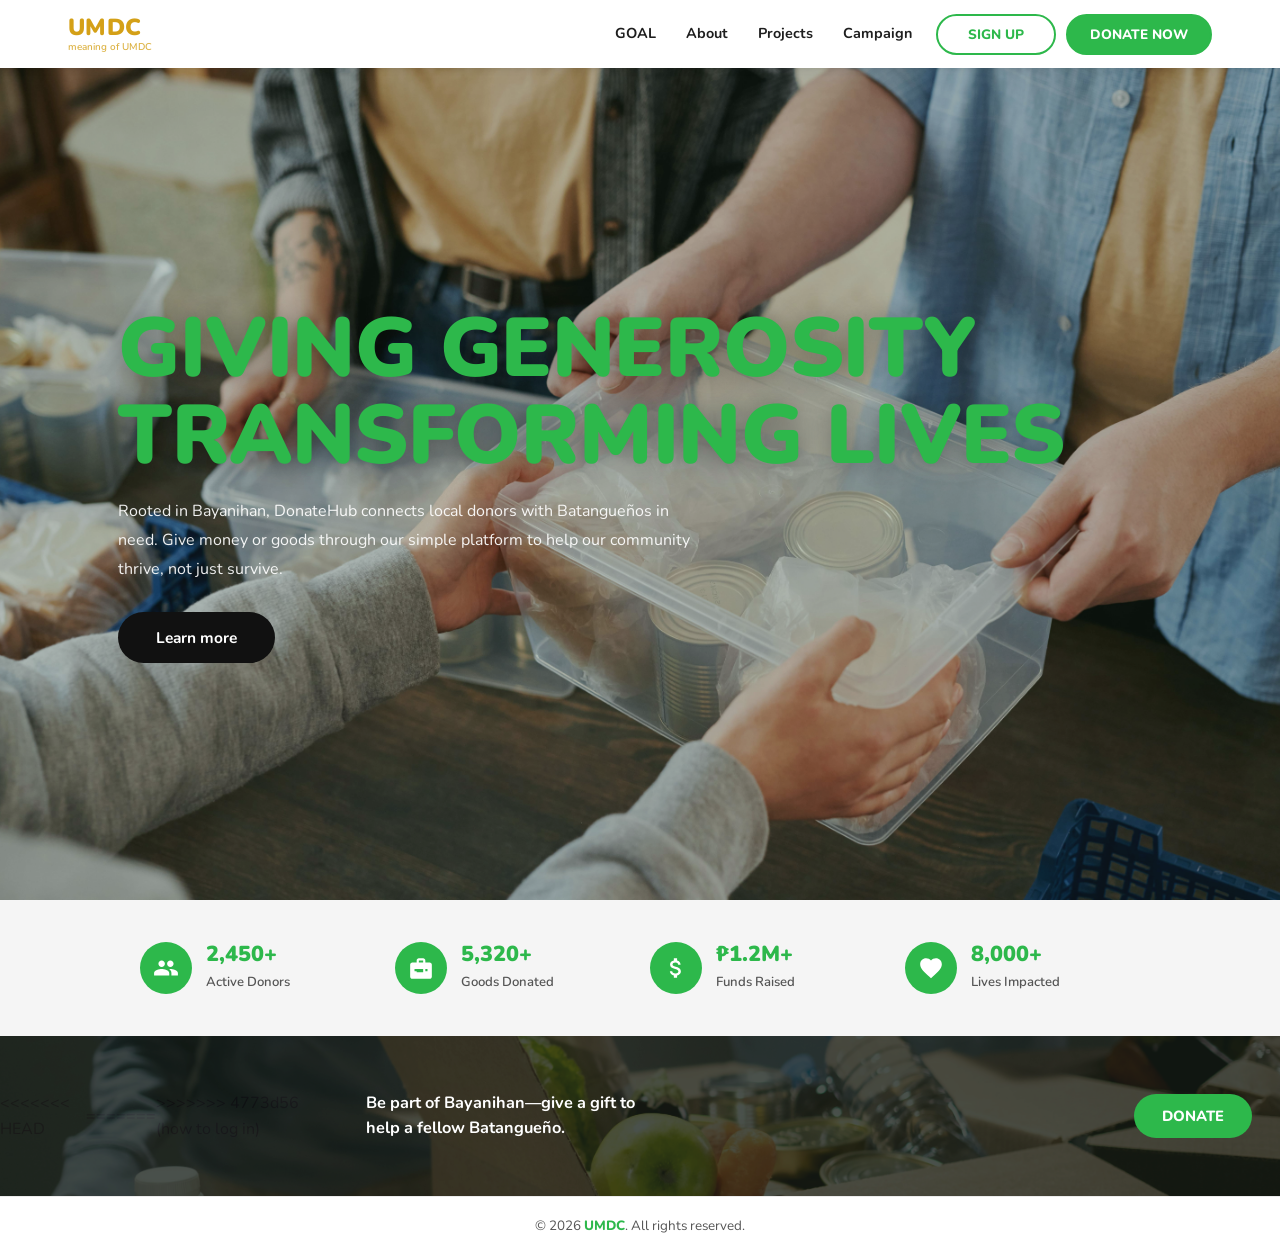
==== index.html @ a088e7d2 "how to log in" ====
<!DOCTYPE html>
<html lang="en">
<head>
  <meta charset="UTF-8"/>
  <meta name="viewport" content="width=device-width, initial-scale=1.0"/>
  <title>DonateHub – Giving Generosity, Transforming Lives</title>
  <link rel="stylesheet" href="style.css"/>
  <link rel="preconnect" href="https://fonts.googleapis.com"/>
  <link href="https://fonts.googleapis.com/css2?family=Nunito:wght@400;600;700;800;900&display=swap" rel="stylesheet"/>
</head>
<body>

<!-- ═══════════ NAVBAR ═══════════ -->
<header class="navbar" id="navbar">
  <div class="nav-inner">
    <a href="index.html" class="nav-logo">
      <span class="logo-top">UMDC</span>
      <span class="logo-sub">meaning of UMDC</span>
    </a>
    <nav class="nav-links" id="navLinks">
      <a href="goal.html">GOAL</a>
      <a href="about.html">About</a>
      <a href="projects.html">Projects</a>
      <a href="campaign.html">Campaign</a>
    </nav>
    <div class="nav-actions">
      <span class="nav-username" id="navUsername"></span>
      <!-- Classes only — no inline onclick -->
      <button class="btn-nav-action btn-nav-outline signup-btn" id="navSignin">SIGN UP</button>
      <button class="btn-nav-action btn-nav-solid donate-btn"   id="navDonate">DONATE NOW</button>
    </div>
    <button class="hamburger" id="hamburger" aria-label="Toggle menu">
      <span></span><span></span><span></span>
    </button>
  </div>
</header>

<!-- ═══════════ HERO ═══════════ -->
<section class="hero">
  <div class="hero-bg">
<<<<<<< HEAD
    <img src="images/hero-bg.jpg" alt="Community volunteers" onerror="this.style.display='none'"/>
=======
    <img src="images/main.jpeg" alt="Community volunteers" onerror="this.style.display='none'"/>
>>>>>>> 4773d56 (how to log in)
  </div>
  <div class="hero-body">
    <h1 class="hero-title">GIVING GENEROSITY<br>TRANSFORMING LIVES</h1>
    <p class="hero-desc">
      Rooted in Bayanihan, DonateHub connects local donors with Batangueños in need. Give
      money or goods through our simple platform to help our community thrive, not just survive.
    </p>
    <a href="goal.html" class="btn-learn">Learn more</a>
  </div>
</section>

<!-- ═══════════ STATS ═══════════ -->
<section class="stats-bar">
  <div class="stats-grid">

    <div class="stat-cell">
      <div class="stat-icon">
        <svg width="26" height="26" viewBox="0 0 24 24" fill="white">
          <path d="M16 11c1.66 0 2.99-1.34 2.99-3S17.66 5 16 5c-1.66 0-3 1.34-3 3s1.34 3 3 3zm-8 0c1.66 0 2.99-1.34 2.99-3S9.66 5 8 5 5 6.34 5 8s1.34 3 3 3zm0 2c-2.33 0-7 1.17-7 3.5V19h14v-2.5C15 14.17 10.33 13 8 13zm8 0c-.29 0-.62.02-.97.05 1.16.84 1.97 1.97 1.97 3.45V19h6v-2.5c0-2.33-4.67-3.5-7-3.5z"/>
        </svg>
      </div>
      <div class="stat-info"><strong>2,450+</strong><span>Active Donors</span></div>
    </div>

    <div class="stat-cell">
      <div class="stat-icon">
        <svg width="26" height="26" viewBox="0 0 24 24" fill="white">
          <path d="M20 7h-4V5c0-1.1-.9-2-2-2h-4c-1.1 0-2 .9-2 2v2H4c-1.1 0-2 .9-2 2v11c0 1.1.9 2 2 2h16c1.1 0 2-.9 2-2V9c0-1.1-.9-2-2-2zM10 5h4v2h-4V5zm4 11H8v-1H6v-2h8v3zm2-3h2v2h-2v-2z"/>
        </svg>
      </div>
      <div class="stat-info"><strong>5,320+</strong><span>Goods Donated</span></div>
    </div>

    <div class="stat-cell">
      <div class="stat-icon">
        <svg width="26" height="26" viewBox="0 0 24 24" fill="white">
          <path d="M11.8 10.9c-2.27-.59-3-1.2-3-2.15 0-1.09 1.01-1.85 2.7-1.85 1.78 0 2.44.85 2.5 2.1h2.21c-.07-1.72-1.12-3.3-3.21-3.81V3h-3v2.16c-1.94.42-3.5 1.68-3.5 3.61 0 2.31 1.91 3.46 4.7 4.13 2.5.6 3 1.48 3 2.41 0 .69-.49 1.79-2.7 1.79-2.06 0-2.87-.92-2.98-2.1h-2.2c.12 2.19 1.76 3.42 3.68 3.83V21h3v-2.15c1.95-.37 3.5-1.5 3.5-3.55 0-2.84-2.43-3.81-4.7-4.4z"/>
        </svg>
      </div>
      <div class="stat-info"><strong>₱1.2M+</strong><span>Funds Raised</span></div>
    </div>

    <div class="stat-cell">
      <div class="stat-icon">
        <svg width="26" height="26" viewBox="0 0 24 24" fill="white">
          <path d="M12 21.35l-1.45-1.32C5.4 15.36 2 12.28 2 8.5 2 5.42 4.42 3 7.5 3c1.74 0 3.41.81 4.5 2.09C13.09 3.81 14.76 3 16.5 3 19.58 3 22 5.42 22 8.5c0 3.78-3.4 6.86-8.55 11.54L12 21.35z"/>
        </svg>
      </div>
      <div class="stat-info"><strong>8,000+</strong><span>Lives Impacted</span></div>
    </div>

  </div>
</section>

<!-- ═══════════════════════════════════════════════
     SIGN UP MODAL
     Opened by: .signup-btn  (handled in script.js)
════════════════════════════════════════════════ -->
<div class="modal-bg" id="signupModal">
  <div class="modal-box modal-form-box">
    <button class="modal-close-x" aria-label="Close">&times;</button>
    <div class="modal-icon">👋</div>
    <h3>Create Your Account</h3>
    <p class="modal-sub">Sign up to donate and support your community.</p>

    <div class="modal-alert modal-alert-error" id="signupError" style="display:none;"></div>

    <form id="signupForm">
      <div class="modal-field">
        <label for="su_name">Full Name</label>
        <input type="text" id="su_name" placeholder="Your full name" required/>
      </div>
      <div class="modal-field">
        <label for="su_email">Email Address</label>
        <input type="email" id="su_email" placeholder="you@email.com" required/>
      </div>
      <div class="modal-field">
        <label for="su_password">Password</label>
        <div class="modal-pw-wrap">
          <input type="password" id="su_password" placeholder="At least 6 characters" required/>
          <!-- .modal-pw-toggle handled in script.js delegation -->
          <button type="button" class="modal-pw-toggle">Show</button>
        </div>
      </div>
      <button type="submit" class="btn-modal-submit">Create Account</button>
    </form>

    <p class="modal-switch">
      Already signed up?
      <!-- .modal-link-btn handled in script.js delegation -->
      <button type="button" class="modal-link-btn">Go to Donate →</button>
    </p>
  </div>
</div>

<!-- ═══════════════════════════════════════════════
     DONATE MODAL
     Opened by: .donate-btn  (handled in script.js)
════════════════════════════════════════════════ -->
<div class="modal-bg" id="donateModal">
  <div class="modal-box modal-form-box">
    <button class="modal-close-x" aria-label="Close">&times;</button>
    <div class="modal-icon">💚</div>
    <h3>Make a Donation</h3>
    <p class="modal-sub" id="donateGreeting">Your generosity makes a real difference.</p>

    <div class="modal-alert modal-alert-success" id="donateSuccess" style="display:none;"></div>
    <div class="modal-alert modal-alert-error"   id="donateError"   style="display:none;"></div>

    <form id="donateForm">
      <div class="modal-field">
        <label for="d_amount">Amount (₱)</label>
        <div class="quick-wrap">
          <!-- data-val used by script.js; no onclick needed -->
          <button type="button" class="quick-btn" data-val="100">₱100</button>
          <button type="button" class="quick-btn" data-val="250">₱250</button>
          <button type="button" class="quick-btn" data-val="500">₱500</button>
          <button type="button" class="quick-btn" data-val="1000">₱1,000</button>
        </div>
        <input type="number" id="d_amount" min="1" placeholder="Or enter a custom amount"/>
      </div>

      <div class="modal-field">
        <label>Donation Type</label>
        <div class="type-wrap">
          <!-- data-type used by script.js; no onclick needed -->
          <button type="button" class="type-btn active" data-type="money">💵 Money</button>
          <button type="button" class="type-btn"        data-type="goods">📦 Goods</button>
        </div>
        <input type="hidden" id="d_type" value="money"/>
      </div>

      <div class="modal-field" id="goodsField" style="display:none;">
        <label for="d_goods">Describe the Goods</label>
        <input type="text" id="d_goods" placeholder="e.g. 10 kg rice, school supplies, canned goods"/>
      </div>

      <div class="modal-field">
        <label for="d_message">
          Message <span style="font-weight:400; color:#999; font-size:0.8rem;">(optional)</span>
        </label>
        <textarea id="d_message" rows="2" placeholder="Leave a message of support..."></textarea>
      </div>

      <button type="submit" class="btn-modal-submit">Submit Donation</button>
    </form>
  </div>
</div>

<!-- ═══════════ CTA BANNER ═══════════ -->
<section class="cta-banner">
<<<<<<< HEAD
  <div class="cta-bg"><img src="images/cta-bg.jpg" alt="" onerror="this.style.display='none'"/></div>
=======
  <div class="cta-bg"><img src="images/sample1.jpg" alt="" onerror="this.style.display='none'"/></div>
>>>>>>> 4773d56 (how to log in)
  <div class="cta-overlay"></div>
  <div class="cta-body">
    <p>Be part of Bayanihan—give a gift to<br>help a fellow Batangueño.</p>
    <!-- .donate-btn handled in script.js -->
    <button class="btn-cta donate-btn">DONATE</button>
  </div>
</section>

<!-- ═══════════ FOOTER ═══════════ -->
<footer class="site-footer">
  <p>© 2026 <a href="index.html" class="footer-umdc">UMDC</a>. All rights reserved.</p>
</footer>

<script src="script.js"></script>
</body>
</html>
---- style.css ----
/* ============================================================
   DonateHub / UMDC — style.css
   Font: Nunito (Google Fonts)
   Theme: Green #2db84b, Gold/Yellow logo #d4a017
   ============================================================ */

/* ── Variables ───────────────────────────────────────────── */
:root {
  --green:         #2db84b;
  --green-dark:    #1e9c3a;
  --green-light:   #eaf7ed;
  --green-mid:     #c3e8cc;
  --yellow-bg:     #fefce8;
  --yellow-border: #f0c429;
  --gold:          #d4a017;
  --black:         #111111;
  --dark:          #1e1e1e;
  --gray:          #555555;
  --gray-light:    #f5f5f5;
  --white:         #ffffff;
  --nav-h:         68px;
  --radius:        10px;
  --radius-pill:   50px;
  --shadow:        0 3px 16px rgba(0,0,0,0.10);
  --shadow-hover:  0 8px 28px rgba(0,0,0,0.16);
  --ease:          0.22s ease;
}

/* ── Reset ───────────────────────────────────────────────── */
*, *::before, *::after { box-sizing: border-box; margin: 0; padding: 0; }
html  { scroll-behavior: smooth; }
body  { font-family: 'Nunito', sans-serif; color: var(--dark); background: var(--white); line-height: 1.65; font-size: 16px; }
img   { display: block; max-width: 100%; }
a     { text-decoration: none; color: inherit; }
ul    { list-style: none; }
button { font-family: inherit; cursor: pointer; border: none; background: none; }

/* ── Layout helpers ──────────────────────────────────────── */
.container { max-width: 1100px; margin: 0 auto; padding: 0 28px; }

/* ============================================================
   NAVBAR
   ============================================================ */
.navbar {
  position: fixed;
  top: 0; left: 0; right: 0;
  z-index: 900;
  height: var(--nav-h);
  background: var(--white);
  box-shadow: 0 1px 8px rgba(0,0,0,0.09);
  transition: box-shadow var(--ease);
}
.nav-inner {
  max-width: 1200px;
  margin: 0 auto;
  padding: 0 28px;
  height: 100%;
  display: flex;
  align-items: center;
  gap: 24px;
}

/* Logo */
.nav-logo { display: flex; flex-direction: column; line-height: 1.15; margin-right: auto; }
.logo-top  { font-size: 1.45rem; font-weight: 900; color: var(--gold); letter-spacing: 0.3px; }
.logo-sub  { font-size: 0.62rem; color: var(--gold); opacity: 0.8; font-weight: 600; }

/* Nav links */
.nav-links { display: flex; align-items: center; gap: 30px; }
.nav-links a {
  font-size: 0.9rem;
  font-weight: 700;
  color: var(--dark);
  position: relative;
  transition: color var(--ease);
}
.nav-links a::after {
  content: '';
  position: absolute;
  bottom: -4px; left: 0; right: 0;
  height: 2px;
  background: var(--green);
  border-radius: 2px;
  transform: scaleX(0);
  transition: transform var(--ease);
}
.nav-links a:hover,
.nav-links a.active { color: var(--green); }
.nav-links a:hover::after,
.nav-links a.active::after { transform: scaleX(1); }

/* Nav action area */
.nav-actions { display: flex; align-items: center; gap: 10px; }
.nav-username {
  font-size: 0.82rem;
  font-weight: 700;
  color: var(--gray);
  display: none;
}

/* ── SHARED NAV BUTTON SIZE ─────────────────────────────────
   Both SIGN UP and DONATE NOW use .btn-nav-action so they are
   exactly the same width, height, font, and padding.
   Only color/border differs via .btn-nav-outline / .btn-nav-solid
   ──────────────────────────────────────────────────────────── */
.btn-nav-action {
  display: inline-block;
  padding: 9px 22px;
  border-radius: var(--radius-pill);
  font-weight: 800;
  font-size: 0.85rem;
  min-width: 120px;
  text-align: center;
  transition: background var(--ease), color var(--ease), transform var(--ease), box-shadow var(--ease);
}
/* Outlined variant — SIGN UP */
.btn-nav-outline {
  border: 2px solid var(--green);
  color: var(--green);
  background: transparent;
}
.btn-nav-outline:hover {
  background: var(--green);
  color: var(--white);
  transform: translateY(-1px);
}
.btn-nav-outline:active {
  transform: translateY(0px);
  box-shadow: 0 0 0 3px rgba(45,184,75,0.25);
}
/* Solid variant — DONATE NOW */
.btn-nav-solid {
  border: 2px solid var(--green);
  background: var(--green);
  color: var(--white);
}
.btn-nav-solid:hover {
  background: var(--green-dark);
  border-color: var(--green-dark);
  transform: translateY(-1px);
  box-shadow: 0 4px 14px rgba(30,156,58,0.35);
}
.btn-nav-solid:active {
  transform: translateY(0px);
  box-shadow: 0 0 0 3px rgba(45,184,75,0.25);
}

/* Keep the old .btn-outline and .btn-green for other pages */
.btn-outline {
  display: inline-block;
  padding: 8px 22px;
  border: 2px solid var(--green);
  border-radius: var(--radius-pill);
  color: var(--green);
  font-weight: 700;
  font-size: 0.85rem;
  background: transparent;
  transition: background var(--ease), color var(--ease);
}
.btn-outline:hover { background: var(--green); color: var(--white); }

.btn-green {
  display: inline-block;
  padding: 9px 22px;
  background: var(--green);
  color: var(--white);
  border-radius: var(--radius-pill);
  font-weight: 800;
  font-size: 0.85rem;
  transition: background var(--ease), transform var(--ease);
}
.btn-green:hover { background: var(--green-dark); transform: translateY(-1px); }

/* Hamburger */
.hamburger {
  display: none;
  flex-direction: column;
  gap: 5px;
  padding: 4px;
  margin-left: auto;
}
.hamburger span {
  display: block;
  width: 23px; height: 2.5px;
  background: var(--dark);
  border-radius: 3px;
  transition: all 0.28s;
}
.hamburger.open span:nth-child(1) { transform: translateY(7.5px) rotate(45deg); }
.hamburger.open span:nth-child(2) { opacity: 0; }
.hamburger.open span:nth-child(3) { transform: translateY(-7.5px) rotate(-45deg); }

/* ============================================================
   HERO — Homepage
   (signin-strip removed, hero stays visually clean)
   ============================================================ */
.hero {
  position: relative;
  min-height: 100vh;
  display: flex;
  flex-direction: column;
  justify-content: center;       /* center vertically now strip is gone */
  padding-top: var(--nav-h);
  overflow: hidden;
}
.hero-bg {
  position: absolute;
  inset: 0;
  background: #263d2c;
}
.hero-bg img {
  width: 100%; height: 100%;
  object-fit: cover;
  opacity: 0.72;
}
.hero-body {
  position: relative;
  z-index: 2;
  max-width: 1100px;
  margin: 0 auto;
  width: 100%;
  padding: 0 28px;
}
.hero-title {
  font-size: clamp(2.4rem, 6.5vw, 5.2rem);
  font-weight: 900;
  color: var(--green);
  line-height: 1.05;
  letter-spacing: -0.5px;
  text-shadow: 0 2px 24px rgba(0,0,0,0.35);
  margin-bottom: 18px;
}
.hero-desc {
  font-size: 1rem;
  color: rgba(255,255,255,0.92);
  max-width: 580px;
  line-height: 1.8;
  margin-bottom: 28px;
}
.btn-learn {
  display: inline-block;
  padding: 13px 38px;
  background: var(--black);
  color: var(--white);
  border-radius: var(--radius-pill);
  font-weight: 700;
  font-size: 0.97rem;
  transition: background var(--ease), transform var(--ease);
}
.btn-learn:hover { background: #333; transform: translateY(-2px); }

/* ============================================================
   STATS BAR
   ============================================================ */
.stats-bar { background: var(--gray-light); padding: 42px 28px; }
.stats-grid {
  max-width: 1000px;
  margin: 0 auto;
  display: grid;
  grid-template-columns: repeat(4, 1fr);
  gap: 20px;
}
.stat-cell { display: flex; align-items: center; gap: 14px; }
.stat-icon {
  flex-shrink: 0;
  width: 52px; height: 52px;
  background: var(--green);
  border-radius: 50%;
  display: flex; align-items: center; justify-content: center;
}
.stat-info strong {
  display: block;
  font-size: 1.35rem;
  font-weight: 900;
  color: var(--green);
  line-height: 1.2;
}
.stat-info span { font-size: 0.82rem; color: var(--gray); font-weight: 600; }

/* ============================================================
   PAGE HERO — inner pages
   ============================================================ */
.page-hero {
  position: relative;
  min-height: 260px;
  display: flex;
  align-items: center;
  justify-content: center;
  margin-top: var(--nav-h);
  overflow: hidden;
  text-align: center;
}
.ph-bg {
  position: absolute;
  inset: 0;
  background: #2a3d2e;
}
.ph-bg img {
  width: 100%; height: 100%;
  object-fit: cover;
  opacity: 0.62;
}
.ph-overlay {
  position: absolute;
  inset: 0;
  background: rgba(0,0,0,0.28);
}
.ph-overlay.dark { background: rgba(0,0,0,0.46); }
.ph-body {
  position: relative;
  z-index: 2;
  padding: 56px 28px;
  max-width: 800px;
  margin: 0 auto;
}
.ph-body h1 {
  font-size: clamp(1.7rem, 4.5vw, 3rem);
  font-weight: 900;
  color: var(--white);
  margin-bottom: 14px;
  letter-spacing: -0.3px;
}
.ph-body h1.green-txt { color: var(--green); }
.ph-body p {
  font-size: 0.95rem;
  color: rgba(255,255,255,0.9);
  line-height: 1.8;
  max-width: 680px;
  margin: 0 auto;
}
.hl { color: var(--green); font-weight: 800; }

/* ============================================================
   SHARED SECTION STYLES
   ============================================================ */
.sec { padding: 68px 0; }
.sec-title {
  font-size: clamp(1.5rem, 2.8vw, 1.85rem);
  font-weight: 900;
  color: var(--green);
  margin-bottom: 10px;
}
.sec-sub {
  font-size: 0.94rem;
  color: var(--gray);
  margin-bottom: 28px;
  line-height: 1.75;
}

/* ============================================================
   GOAL PAGE
   ============================================================ */
.why-grid {
  display: grid;
  grid-template-columns: 1fr 1fr;
  gap: 52px;
  align-items: start;
  margin-top: 8px;
}
.why-text p { font-size: 0.94rem; color: var(--gray); line-height: 1.85; margin-bottom: 14px; }
.why-photos { display: grid; grid-template-columns: 1fr 1fr; gap: 12px; }
.why-photo {
  border-radius: var(--radius);
  overflow: hidden;
  background: #d0d0d0;
  min-height: 165px;
}
.why-photo img { width: 100%; height: 100%; object-fit: cover; }

.cards-bg { background: #f8fdf9; }
.cards-grid { display: grid; grid-template-columns: 1fr 1fr; gap: 22px; }
.info-card { border-radius: var(--radius); padding: 28px 30px; }
.info-card h3 { font-size: 1rem; font-weight: 800; margin-bottom: 14px; }
.info-card p  { font-size: 0.88rem; line-height: 1.7; margin-bottom: 10px; }
.info-card ul li {
  font-size: 0.88rem;
  padding-left: 14px;
  position: relative;
  margin-bottom: 9px;
  line-height: 1.6;
}
.info-card ul li::before {
  content: '·';
  position: absolute;
  left: 0;
  font-size: 1.3rem;
  line-height: 1.1;
}
.card-green {
  background: var(--green-light);
  border: 1.5px solid var(--green-mid);
  color: #1a4d28;
}
.card-green h3 { color: #1a4d28; }
.card-green ul li::before { color: var(--green); }
.card-yellow {
  background: var(--yellow-bg);
  border: 1.5px solid var(--yellow-border);
  color: #4a3b00;
}
.card-yellow h3 { color: #4a3b00; }
.card-yellow ul li::before { color: var(--gold); }

/* ============================================================
   ABOUT PAGE
   ============================================================ */
.about-intro {
  max-width: 720px;
  margin: 0 auto;
  text-align: center;
  font-size: 0.97rem;
  color: var(--gray);
  line-height: 1.9;
}
.motiv-bg { background: var(--green-light); }
.motiv-grid {
  display: grid;
  grid-template-columns: 210px 1fr;
  gap: 48px;
  align-items: start;
}
.motiv-photos { display: flex; flex-direction: column; gap: 14px; }
.motiv-photo {
  border-radius: var(--radius);
  overflow: hidden;
  background: #ccc;
  min-height: 180px;
}
.motiv-photo img { width: 100%; height: 100%; object-fit: cover; }
.motiv-text h2 {
  font-size: 1.5rem;
  font-weight: 800;
  color: var(--green-dark);
  margin-top: 22px;
  margin-bottom: 9px;
}
.motiv-text h3:first-child { margin-top: 0; }
.motiv-text p { font-size: 0.88rem; color: var(--gray); line-height: 1.85; }

.quote-card {
  max-width: 740px;
  margin: 0 auto;
  border-left: 5px solid var(--green);
  padding: 24px 32px;
  background: var(--gray-light);
  border-radius: 0 var(--radius) var(--radius) 0;
}
.quote-card p    { font-style: italic; font-size: 0.97rem; color: var(--dark); line-height: 1.9; margin-bottom: 10px; }
.quote-card cite { font-size: 0.85rem; font-weight: 700; color: var(--green); font-style: normal; }

<<<<<<< HEAD
.team-row {
  display: flex;
  justify-content: center;
  gap: 36px;
  flex-wrap: wrap;
  margin-top: 20px;
}
.team-card { text-align: center; }
.team-avatar {
  width: 86px; height: 86px;
  border-radius: 50%;
  background: #d9d9d9;
  margin: 0 auto 10px;
  overflow: hidden;
  position: relative;
  border: 3px solid var(--green-light);
  display: flex; align-items: center; justify-content: center;
}
.team-avatar img {
  position: absolute;
  inset: 0;
  width: 100%; height: 100%;
  object-fit: cover;
}
.avatar-txt {
  font-size: 1.1rem;
  font-weight: 800;
  color: #888;
  position: relative;
  z-index: 1;
}
.team-name {
  font-size: 0.82rem;
  font-weight: 700;
  color: var(--dark);
  max-width: 110px;
  line-height: 1.35;
  margin: 0 auto;
}

=======
/* ── Team Section ────────────────────────────── */

.team-row {
  display: flex;
  justify-content: center;
  flex-wrap: wrap;
  gap: 18px;
  margin-top: 32px;
}

.team-card {
  background: #fff;
  border-radius: 14px;
  border: 1px solid #dff0e4;
  padding: 28px 18px 20px;
  width: 148px;
  text-align: center;
  box-shadow: 0 2px 8px rgba(0,0,0,.06);
  transition: transform .2s ease, box-shadow .2s ease;
}

.team-card:hover {
  transform: translateY(-5px);
  box-shadow: 0 10px 24px rgba(45,184,75,.14);
}

.team-avatar {
  width: 80px;
  height: 80px;
  border-radius: 50%;
  background: var(--green-lt);
  border: 2.5px solid var(--green-mid);
  margin: 0 auto 14px;
  overflow: hidden;
  position: relative;
  display: flex;
  align-items: center;
  justify-content: center;
  transition: border-color .2s ease;
}

.team-card:hover .team-avatar {
  border-color: var(--green);
}

.team-avatar img {
  position: absolute;
  inset: 0;
  width: 100%;
  height: 100%;
  object-fit: cover;
}

.avatar-txt {
  font-size: 1.1rem;
  font-weight: 900;
  color: var(--green-dark);
}

.team-name {
  font-size: .82rem;
  font-weight: 800;
  color: var(--dark);
  line-height: 1.4;
  margin: 0 0 8px;
}

.team-role {
  display: inline-block;
  font-size: .68rem;
  font-weight: 700;
  color: var(--green-dark);
  background: var(--green-lt);
  border: 1px solid var(--green-mid);
  border-radius: 20px;
  padding: 2px 10px;
}

/* responsive — wraps automatically on smaller screens */
@media (max-width: 520px) {
  .team-card { width: 130px; padding: 22px 12px 18px; }
  .team-avatar { width: 70px; height: 70px; }
}
>>>>>>> 4773d56 (how to log in)
/* ============================================================
   PROJECTS PAGE
   ============================================================ */
.report-row {
  display: grid;
  grid-template-columns: 190px 1fr;
  gap: 30px;
  align-items: start;
  padding: 30px 0;
  border-bottom: 1px solid #ebebeb;
}
.report-row:last-child { border-bottom: none; }
.report-thumb {
  border-radius: var(--radius);
  overflow: hidden;
  background: #d0d0d0;
  min-height: 130px;
}
.report-thumb img { width: 100%; height: 100%; object-fit: cover; }
.report-text h3   { font-size: 0.97rem; font-weight: 800; color: var(--dark); margin-bottom: 8px; }
.report-text p    { font-size: 0.86rem; color: var(--gray); line-height: 1.75; margin-bottom: 7px; }
.report-text ul   { margin: 6px 0 8px; }
.report-text ul li {
  font-size: 0.85rem;
  color: var(--dark);
  padding-left: 16px;
  position: relative;
  margin-bottom: 5px;
  line-height: 1.6;
}
.report-text ul li::before {
  content: '·';
  position: absolute;
  left: 0;
  color: var(--green);
  font-size: 1.3rem;
  line-height: 1.1;
}

.featured-bg { background: var(--gray-light); }
.proj-grid {
  display: grid;
  grid-template-columns: repeat(3, 1fr);
  gap: 20px;
  margin-top: 22px;
}
.proj-card {
  background: var(--white);
  border-radius: var(--radius);
  overflow: hidden;
  border: 1.5px solid #e2e2e2;
  transition: transform var(--ease), box-shadow var(--ease);
}
.proj-card:hover { transform: translateY(-4px); box-shadow: var(--shadow-hover); }
.proj-img { height: 155px; background: #d5d5d5; overflow: hidden; }
.proj-img img { width: 100%; height: 100%; object-fit: cover; }
.proj-body { padding: 16px 18px; }
.proj-body h4 {
  font-size: 0.93rem;
  font-weight: 800;
  color: var(--green);
  margin-bottom: 6px;
  line-height: 1.3;
}
.proj-body p { font-size: 0.82rem; color: var(--gray); line-height: 1.6; margin-bottom: 12px; }
.btn-proj {
  display: inline-block;
  padding: 6px 18px;
  background: var(--green);
  color: var(--white);
  border-radius: var(--radius-pill);
  font-size: 0.79rem;
  font-weight: 700;
  transition: background var(--ease);
}
.btn-proj:hover { background: var(--green-dark); }

/* ============================================================
   CAMPAIGN PAGE
   ============================================================ */
.page-wrap { margin-top: var(--nav-h); }
.campaign-title {
  text-align: center;
  font-size: clamp(1.4rem, 3vw, 2rem);
  font-weight: 900;
  color: var(--green);
  margin-bottom: 30px;
}
.form-card {
  max-width: 640px;
  margin: 0 auto;
  background: var(--green-light);
  border: 1.5px solid var(--green-mid);
  border-radius: 14px;
  padding: 36px 40px;
}
.form-card-title {
  text-align: center;
  font-size: 1.05rem;
  font-weight: 800;
  color: var(--green-dark);
  margin-bottom: 24px;
}

/* Shared form elements */
.form-group { margin-bottom: 18px; }
.form-group label {
  display: block;
  font-size: 0.87rem;
  font-weight: 700;
  color: var(--dark);
  margin-bottom: 6px;
}
.form-group input,
.form-group select,
.form-group textarea {
  width: 100%;
  padding: 11px 14px;
  border: 1.5px solid #c5c5c5;
  border-radius: 8px;
  font-family: 'Nunito', sans-serif;
  font-size: 0.9rem;
  color: var(--dark);
  background: var(--white);
  outline: none;
  transition: border-color var(--ease), box-shadow var(--ease);
}
.form-group input:focus,
.form-group select:focus,
.form-group textarea:focus {
  border-color: var(--green);
  box-shadow: 0 0 0 3px rgba(45,184,75,0.13);
}
.form-group textarea { resize: vertical; min-height: 110px; }
.form-row { display: grid; grid-template-columns: 1fr 1fr; gap: 16px; }
.form-actions {
  display: flex;
  justify-content: flex-end;
  gap: 12px;
  margin-top: 6px;
}
.btn-cancel {
  display: inline-block;
  padding: 10px 24px;
  background: var(--white);
  border: 1.5px solid #bbb;
  border-radius: var(--radius-pill);
  font-weight: 700;
  font-size: 0.87rem;
  color: var(--gray);
  transition: border-color var(--ease), color var(--ease);
}
.btn-cancel:hover { border-color: var(--green); color: var(--green); }
.btn-submit {
  padding: 10px 26px;
  background: var(--green);
  color: var(--white);
  border-radius: var(--radius-pill);
  font-weight: 800;
  font-size: 0.87rem;
  transition: background var(--ease), transform var(--ease);
}
.btn-submit:hover { background: var(--green-dark); transform: translateY(-1px); }

/* Alerts */
.alert {
  padding: 13px 18px;
  border-radius: 8px;
  font-size: 0.88rem;
  font-weight: 600;
  margin-bottom: 18px;
  line-height: 1.5;
}
.alert a { font-weight: 800; text-decoration: underline; }
.alert-success { background: var(--green-light); color: #1a5e2e; border: 1.5px solid var(--green-mid); }
.alert-error   { background: #fde8e8; color: #b91c1c; border: 1.5px solid #f8b4b4; }

/* ============================================================
   AUTH PAGES — Login / Signup (login.php, signup.php)
   ============================================================ */
.auth-page {
  min-height: calc(100vh - var(--nav-h));
  margin-top: var(--nav-h);
  background: var(--gray-light);
  display: flex;
  align-items: center;
  justify-content: center;
  padding: 48px 24px;
}
.auth-card {
  background: var(--white);
  border-radius: 16px;
  padding: 40px 38px;
  width: 100%;
  max-width: 440px;
  box-shadow: var(--shadow);
}
.auth-card h1   { font-size: 1.45rem; font-weight: 900; color: var(--dark); margin-bottom: 4px; }
.auth-sub       { font-size: 0.87rem; color: var(--gray); margin-bottom: 24px; }
.btn-auth {
  width: 100%;
  padding: 13px;
  background: var(--green);
  color: var(--white);
  border-radius: var(--radius-pill);
  font-weight: 800;
  font-size: 0.97rem;
  margin-top: 6px;
  transition: background var(--ease);
}
.btn-auth:hover { background: var(--green-dark); }
.auth-footer { text-align: center; font-size: 0.87rem; color: var(--gray); margin-top: 18px; }
.auth-footer a { color: var(--green); font-weight: 700; }
.auth-footer a:hover { text-decoration: underline; }

.pw-wrap { position: relative; }
.pw-wrap input { padding-right: 64px; }
.pw-toggle {
  position: absolute;
  right: 12px; top: 50%;
  transform: translateY(-50%);
  background: none;
  border: none;
  color: var(--green);
  font-weight: 700;
  font-size: 0.79rem;
  cursor: pointer;
}

/* ============================================================
   DONATE / CAMPAIGN — type toggle & quick amounts
   ============================================================ */
.type-wrap { display: flex; gap: 12px; margin-bottom: 16px; }
.type-btn {
  padding: 9px 22px;
  border: 2px solid #ccc;
  border-radius: var(--radius-pill);
  background: var(--white);
  font-weight: 700;
  font-size: 0.87rem;
  transition: all var(--ease);
}
.type-btn.active,
.type-btn:hover { border-color: var(--green); color: var(--green); background: var(--green-light); }

.quick-wrap { display: flex; gap: 8px; flex-wrap: wrap; margin-bottom: 10px; }
.quick-btn {
  padding: 6px 15px;
  border: 1.5px solid #ccc;
  border-radius: var(--radius-pill);
  background: var(--white);
  font-size: 0.83rem;
  font-weight: 700;
  transition: all var(--ease);
}
.quick-btn:hover,
.quick-btn.picked { border-color: var(--green); background: var(--green-light); color: var(--green-dark); }

/* ============================================================
   CTA BANNER
   ============================================================ */
.cta-banner {
  position: relative;
  background: #2a3d2e;
  min-height: 160px;
  display: flex;
  align-items: center;
}
.cta-bg { position: absolute; inset: 0; }
.cta-bg img { width: 100%; height: 100%; object-fit: cover; opacity: 0.38; }
.cta-overlay { position: absolute; inset: 0; background: rgba(0,0,0,0.40); }
.cta-body {
  position: relative;
  z-index: 1;
  max-width: 1100px;
  margin: 0 auto;
  padding: 36px 28px;
  display: flex;
  align-items: center;
  justify-content: space-between;
  gap: 24px;
  width: 100%;
}
.cta-body p { font-size: 1.02rem; font-weight: 700; color: var(--white); line-height: 1.55; }
.btn-cta {
  flex-shrink: 0;
  display: inline-block;
  padding: 12px 28px;
  background: var(--green);
  color: var(--white);
  border-radius: var(--radius-pill);
  font-weight: 800;
  font-size: 0.92rem;
  transition: background var(--ease), transform var(--ease);
  border: none;
}
.btn-cta:hover { background: var(--green-dark); transform: translateY(-1px); }

/* ============================================================
   FOOTER
   ============================================================ */
.site-footer {
  background: var(--white);
  border-top: 1px solid #ebebeb;
  text-align: center;
  padding: 18px 24px;
  font-size: 0.84rem;
  color: var(--gray);
}
.footer-umdc { color: var(--green); font-weight: 800; }

/* ============================================================
   MODALS — Sign Up & Donate
   ============================================================ */
.modal-bg {
  display: none;
  position: fixed;
  inset: 0;
  background: rgba(0,0,0,0.55);
  z-index: 1000;
  align-items: center;
  justify-content: center;
  padding: 20px;
}
.modal-bg.show { display: flex; }

.modal-box {
  background: var(--white);
  border-radius: 16px;
  padding: 36px 34px;
  max-width: 360px;
  width: 100%;
  text-align: center;
  animation: modalPop 0.26s ease;
  position: relative;
}

/* Larger box for forms */
.modal-form-box {
  max-width: 440px;
  text-align: left;
  max-height: 90vh;
  overflow-y: auto;
}

@keyframes modalPop {
  from { opacity: 0; transform: scale(0.93) translateY(14px); }
  to   { opacity: 1; transform: scale(1)    translateY(0); }
}

.modal-close-x {
  position: absolute;
  top: 14px; right: 16px;
  background: none;
  border: none;
  font-size: 1.4rem;
  line-height: 1;
  color: #aaa;
  cursor: pointer;
  transition: color var(--ease);
}
.modal-close-x:hover { color: var(--dark); }

.modal-icon { font-size: 2rem; margin-bottom: 8px; text-align: center; }
.modal-box h3 {
  font-size: 1.15rem;
  font-weight: 900;
  color: var(--dark);
  margin-bottom: 4px;
  text-align: center;
}
.modal-sub {
  font-size: 0.85rem;
  color: var(--gray);
  margin-bottom: 20px;
  text-align: center;
  line-height: 1.5;
}

/* Form fields inside modal */
.modal-field { margin-bottom: 15px; }
.modal-field label {
  display: block;
  font-size: 0.84rem;
  font-weight: 700;
  color: var(--dark);
  margin-bottom: 5px;
}
.modal-field input,
.modal-field textarea,
.modal-field select {
  width: 100%;
  padding: 10px 13px;
  border: 1.5px solid #d0d0d0;
  border-radius: 8px;
  font-family: 'Nunito', sans-serif;
  font-size: 0.88rem;
  color: var(--dark);
  background: var(--white);
  outline: none;
  transition: border-color var(--ease), box-shadow var(--ease);
}
.modal-field input:focus,
.modal-field textarea:focus {
  border-color: var(--green);
  box-shadow: 0 0 0 3px rgba(45,184,75,0.13);
}
.modal-field textarea { resize: vertical; min-height: 68px; }

/* Password wrapper inside modal */
.modal-pw-wrap { position: relative; }
.modal-pw-wrap input { padding-right: 60px; }
.modal-pw-toggle {
  position: absolute;
  right: 11px; top: 50%;
  transform: translateY(-50%);
  background: none;
  border: none;
  color: var(--green);
  font-weight: 700;
  font-size: 0.76rem;
  cursor: pointer;
}

/* Submit button inside modal */
.btn-modal-submit {
  width: 100%;
  padding: 12px;
  background: var(--green);
  color: var(--white);
  border: none;
  border-radius: var(--radius-pill);
  font-weight: 800;
  font-size: 0.93rem;
  margin-top: 4px;
  transition: background var(--ease), transform var(--ease), box-shadow var(--ease);
}
.btn-modal-submit:hover {
  background: var(--green-dark);
  transform: translateY(-1px);
  box-shadow: 0 4px 14px rgba(30,156,58,0.3);
}
.btn-modal-submit:active {
  transform: translateY(0);
  box-shadow: none;
}

/* Alert messages inside modal */
.modal-alert {
  padding: 10px 14px;
  border-radius: 8px;
  font-size: 0.84rem;
  font-weight: 600;
  margin-bottom: 14px;
  line-height: 1.5;
}
.modal-alert-success { background: var(--green-light); color: #1a5e2e; border: 1.5px solid var(--green-mid); }
.modal-alert-error   { background: #fde8e8; color: #b91c1c; border: 1.5px solid #f8b4b4; }

/* "Already signed up?" link-style button */
.modal-switch {
  text-align: center;
  font-size: 0.83rem;
  color: var(--gray);
  margin-top: 14px;
}
.modal-link-btn {
  background: none;
  border: none;
  color: var(--green);
  font-weight: 700;
  font-size: 0.83rem;
  cursor: pointer;
  padding: 0;
  font-family: 'Nunito', sans-serif;
}
.modal-link-btn:hover { text-decoration: underline; }

/* ============================================================
   RESPONSIVE
   ============================================================ */
@media (max-width: 900px) {
  .stats-grid  { grid-template-columns: repeat(2, 1fr); }
  .why-grid    { grid-template-columns: 1fr; }
  .cards-grid  { grid-template-columns: 1fr; }
  .motiv-grid  { grid-template-columns: 1fr; }
  .motiv-photos { flex-direction: row; }
  .proj-grid   { grid-template-columns: repeat(2, 1fr); }
  .report-row  { grid-template-columns: 1fr; }
  .report-thumb { min-height: 190px; }
}

@media (max-width: 660px) {
  :root { --nav-h: 62px; }

  .hamburger { display: flex; }
  .nav-links {
    display: none;
    position: absolute;
    top: var(--nav-h); left: 0; right: 0;
    flex-direction: column;
    background: var(--white);
    padding: 16px 24px 20px;
    gap: 16px;
    box-shadow: 0 6px 20px rgba(0,0,0,0.1);
  }
  .nav-links.open { display: flex; }
  .nav-actions { gap: 6px; }
  .btn-nav-action { padding: 7px 12px; font-size: 0.78rem; min-width: 0; }
  .nav-username { display: none !important; }

  .hero-body { padding: 0 20px; }
  .stats-grid { grid-template-columns: 1fr 1fr; gap: 14px; }
  .stat-cell  { flex-direction: column; text-align: center; }
  .stat-info  { text-align: center; }

  .why-photos { grid-template-columns: 1fr; }
  .motiv-photos { flex-direction: column; }
  .proj-grid   { grid-template-columns: 1fr; }
  .form-row    { grid-template-columns: 1fr; }
  .form-actions { flex-direction: column; }
  .btn-cancel, .btn-submit { width: 100%; text-align: center; }
  .form-card  { padding: 26px 20px; }
  .auth-card  { padding: 28px 20px; }
  .cta-body   { flex-direction: column; text-align: center; }
  .btn-cta    { width: 100%; text-align: center; }
  .page-hero  { min-height: 210px; }
  .ph-body    { padding: 42px 20px; }

  .modal-form-box { padding: 28px 20px; }
}
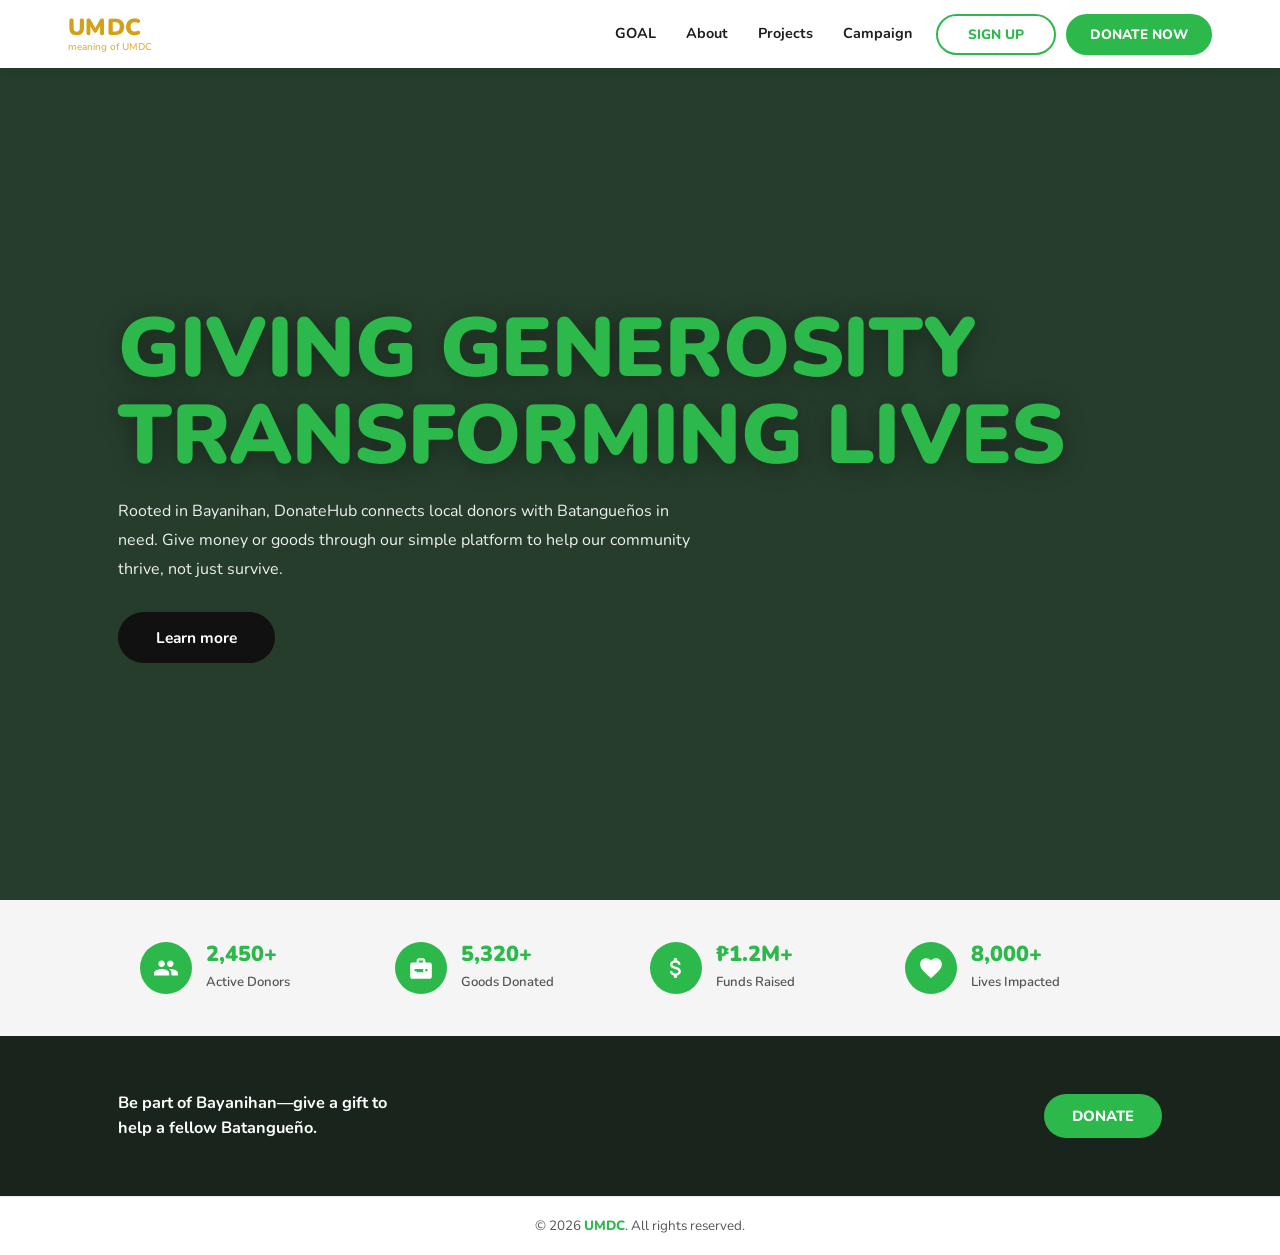
==== commit 72fdf708: "how to log in" ====
--- a/index.html
+++ b/index.html
@@ -38,11 +38,7 @@
 <!-- ═══════════ HERO ═══════════ -->
 <section class="hero">
   <div class="hero-bg">
-<<<<<<< HEAD
     <img src="images/hero-bg.jpg" alt="Community volunteers" onerror="this.style.display='none'"/>
-=======
-    <img src="images/main.jpeg" alt="Community volunteers" onerror="this.style.display='none'"/>
->>>>>>> 4773d56 (how to log in)
   </div>
   <div class="hero-body">
     <h1 class="hero-title">GIVING GENEROSITY<br>TRANSFORMING LIVES</h1>
@@ -194,11 +190,7 @@
 
 <!-- ═══════════ CTA BANNER ═══════════ -->
 <section class="cta-banner">
-<<<<<<< HEAD
   <div class="cta-bg"><img src="images/cta-bg.jpg" alt="" onerror="this.style.display='none'"/></div>
-=======
-  <div class="cta-bg"><img src="images/sample1.jpg" alt="" onerror="this.style.display='none'"/></div>
->>>>>>> 4773d56 (how to log in)
   <div class="cta-overlay"></div>
   <div class="cta-body">
     <p>Be part of Bayanihan—give a gift to<br>help a fellow Batangueño.</p>
--- a/style.css
+++ b/style.css
@@ -448,7 +448,6 @@
 .quote-card p    { font-style: italic; font-size: 0.97rem; color: var(--dark); line-height: 1.9; margin-bottom: 10px; }
 .quote-card cite { font-size: 0.85rem; font-weight: 700; color: var(--green); font-style: normal; }
 
-<<<<<<< HEAD
 .team-row {
   display: flex;
   justify-content: center;
@@ -489,91 +488,6 @@
   margin: 0 auto;
 }
 
-=======
-/* ── Team Section ────────────────────────────── */
-
-.team-row {
-  display: flex;
-  justify-content: center;
-  flex-wrap: wrap;
-  gap: 18px;
-  margin-top: 32px;
-}
-
-.team-card {
-  background: #fff;
-  border-radius: 14px;
-  border: 1px solid #dff0e4;
-  padding: 28px 18px 20px;
-  width: 148px;
-  text-align: center;
-  box-shadow: 0 2px 8px rgba(0,0,0,.06);
-  transition: transform .2s ease, box-shadow .2s ease;
-}
-
-.team-card:hover {
-  transform: translateY(-5px);
-  box-shadow: 0 10px 24px rgba(45,184,75,.14);
-}
-
-.team-avatar {
-  width: 80px;
-  height: 80px;
-  border-radius: 50%;
-  background: var(--green-lt);
-  border: 2.5px solid var(--green-mid);
-  margin: 0 auto 14px;
-  overflow: hidden;
-  position: relative;
-  display: flex;
-  align-items: center;
-  justify-content: center;
-  transition: border-color .2s ease;
-}
-
-.team-card:hover .team-avatar {
-  border-color: var(--green);
-}
-
-.team-avatar img {
-  position: absolute;
-  inset: 0;
-  width: 100%;
-  height: 100%;
-  object-fit: cover;
-}
-
-.avatar-txt {
-  font-size: 1.1rem;
-  font-weight: 900;
-  color: var(--green-dark);
-}
-
-.team-name {
-  font-size: .82rem;
-  font-weight: 800;
-  color: var(--dark);
-  line-height: 1.4;
-  margin: 0 0 8px;
-}
-
-.team-role {
-  display: inline-block;
-  font-size: .68rem;
-  font-weight: 700;
-  color: var(--green-dark);
-  background: var(--green-lt);
-  border: 1px solid var(--green-mid);
-  border-radius: 20px;
-  padding: 2px 10px;
-}
-
-/* responsive — wraps automatically on smaller screens */
-@media (max-width: 520px) {
-  .team-card { width: 130px; padding: 22px 12px 18px; }
-  .team-avatar { width: 70px; height: 70px; }
-}
->>>>>>> 4773d56 (how to log in)
 /* ============================================================
    PROJECTS PAGE
    ============================================================ */
